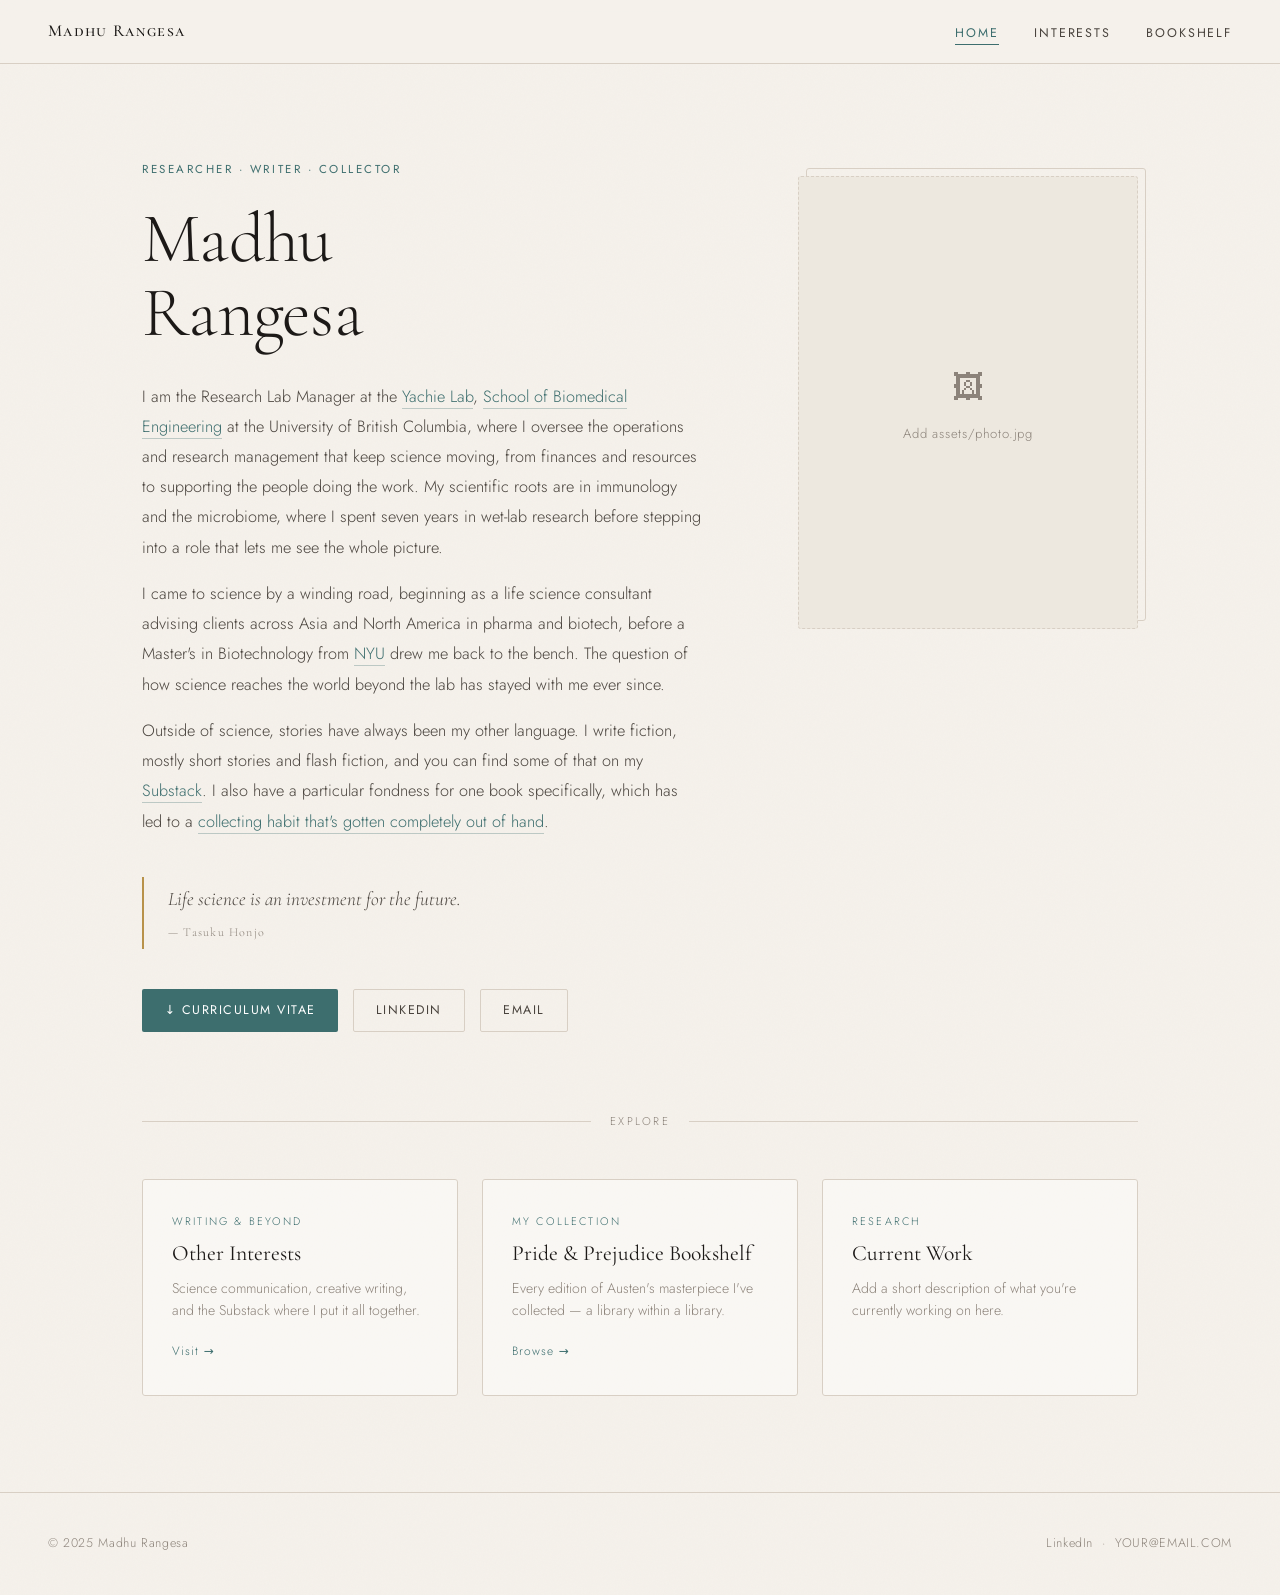
==== index.html @ 93d60421 "Update index.html Bio update" ====
<!DOCTYPE html>
<html lang="en">
<head>
  <meta charset="UTF-8"/>
  <meta name="viewport" content="width=device-width, initial-scale=1.0"/>
  <title>Madhu Rangesa</title>
  <link rel="stylesheet" href="style.css"/>
  <style>

    /* ── HERO ── */
    .hero {
      display: grid;
      grid-template-columns: 1fr 340px;
      gap: 5rem;
      align-items: start;
      padding: 6rem 0 5rem;
    }

    .eyebrow {
      font-size: 0.72rem;
      letter-spacing: 0.22em;
      text-transform: uppercase;
      color: var(--teal);
      margin-bottom: 1.4rem;
      font-weight: 400;
    }

    h1 {
      font-family: 'Cormorant Garamond', Georgia, serif;
      font-size: clamp(3rem, 5.5vw, 5rem);
      font-weight: 300;
      line-height: 1.05;
      letter-spacing: -0.01em;
      color: var(--ink);
      margin-bottom: 2rem;
    }

    .bio {
      font-size: 1.02rem;
      color: var(--ink-mid);
      max-width: 560px;
      line-height: 1.85;
    }
    .bio p + p { margin-top: 1em; }
    .bio a {
      color: var(--teal);
      text-decoration: none;
      border-bottom: 1px solid rgba(61,110,110,0.3);
      transition: border-color 0.2s;
    }
    .bio a:hover { border-bottom-color: var(--teal); }

    .hero-links {
      display: flex;
      gap: 0.9rem;
      margin-top: 2.5rem;
      flex-wrap: wrap;
    }

    .btn {
      display: inline-flex;
      align-items: center;
      gap: 0.4rem;
      padding: 0.6rem 1.4rem;
      font-size: 0.78rem;
      font-weight: 400;
      letter-spacing: 0.12em;
      text-transform: uppercase;
      text-decoration: none;
      border-radius: 2px;
      transition: all 0.2s;
    }
    .btn-primary { background: var(--teal); color: #fff; }
    .btn-primary:hover { background: var(--teal-light); }
    .btn-outline { border: 1px solid var(--border); color: var(--ink-mid); }
    .btn-outline:hover { border-color: var(--teal); color: var(--teal); }

    /* photo */
    .hero-photo { position: relative; margin-top: 1rem; }
    .hero-photo img {
      width: 100%;
      aspect-ratio: 3/4;
      object-fit: cover;
      border-radius: 3px;
      display: block;
      filter: sepia(6%) contrast(1.02);
    }
    /* shown when image is missing */
    .photo-placeholder {
      width: 100%;
      aspect-ratio: 3/4;
      background: var(--paper);
      border: 1px dashed var(--border);
      border-radius: 3px;
      display: flex;
      flex-direction: column;
      align-items: center;
      justify-content: center;
      gap: 0.5rem;
      color: var(--ink-light);
      font-size: 0.82rem;
      letter-spacing: 0.06em;
    }
    .photo-placeholder .icon { font-size: 2rem; }
    .hero-photo::before {
      content: '';
      position: absolute;
      inset: -8px -8px 8px 8px;
      border: 1px solid var(--border);
      border-radius: 3px;
      z-index: -1;
    }

    /* ── SECTION DIVIDER ── */
    .divider {
      display: flex;
      align-items: center;
      gap: 1.2rem;
      margin: 0 0 3rem;
      color: var(--ink-light);
      font-size: 0.7rem;
      letter-spacing: 0.2em;
      text-transform: uppercase;
    }
    .divider::before, .divider::after {
      content: '';
      flex: 1;
      height: 1px;
      background: var(--border);
    }

    /* ── CARDS ── */
    .cards {
      display: grid;
      grid-template-columns: repeat(3, 1fr);
      gap: 1.5rem;
      padding-bottom: 6rem;
    }

    .card {
      background: rgba(255,255,255,0.45);
      border: 1px solid var(--border);
      border-radius: 3px;
      padding: 2rem 1.8rem;
      text-decoration: none;
      color: inherit;
      transition: all 0.25s;
      display: block;
    }
    .card:hover {
      background: rgba(255,255,255,0.75);
      border-color: var(--teal-light);
      transform: translateY(-3px);
      box-shadow: 0 8px 24px rgba(61,110,110,0.1);
    }
    .card-tag {
      font-size: 0.68rem;
      letter-spacing: 0.2em;
      text-transform: uppercase;
      color: var(--teal);
      margin-bottom: 0.7rem;
    }
    .card h3 {
      font-family: 'Cormorant Garamond', serif;
      font-size: 1.35rem;
      font-weight: 400;
      color: var(--ink);
      line-height: 1.2;
      margin-bottom: 0.6rem;
    }
    .card p {
      font-size: 0.88rem;
      color: var(--ink-light);
      line-height: 1.6;
    }
    .card-arrow {
      display: inline-block;
      margin-top: 1.2rem;
      font-size: 0.75rem;
      letter-spacing: 0.08em;
      color: var(--teal);
    }

    /* quote */
    blockquote {
      font-family: 'Cormorant Garamond', serif;
      font-size: 1.2rem;
      font-style: italic;
      font-weight: 300;
      color: var(--ink-mid);
      border-left: 2px solid var(--gold);
      padding: 0.4rem 0 0.4rem 1.5rem;
      margin: 2.5rem 0;
      max-width: 560px;
    }
    blockquote cite {
      display: block;
      font-size: 0.76rem;
      font-style: normal;
      letter-spacing: 0.1em;
      color: var(--ink-light);
      margin-top: 0.4rem;
    }

    @media (max-width: 860px) {
      .hero { grid-template-columns: 1fr; gap: 3rem; }
      .hero-photo { max-width: 260px; }
      .cards { grid-template-columns: 1fr; }
    }
  </style>
</head>
<body>

  <nav>
    <a class="nav-logo" href="index.html">Madhu Rangesa</a>
    <ul class="nav-links">
      <li><a href="index.html" class="active">Home</a></li>
      <li><a href="interests.html">Interests</a></li>
      <li><a href="bookshelf.html">Bookshelf</a></li>
    </ul>
  </nav>

  <div class="page-wrap">
    <section class="hero">

      <div class="hero-text fade-in">
        <!-- ✏️ EDIT: Change the subtitle line below -->
        <p class="eyebrow">Researcher · Writer · Collector</p>

        <h1>Madhu<br>Rangesa</h1>

        <!-- ✏️ EDIT: Replace these paragraphs with your own bio -->
        <div class="bio">
          <p>I am the Research Lab Manager at the <a href="https://yachielab.org">Yachie Lab</a>, <a href="https://bme.ubc.ca">School of Biomedical Engineering</a> at the University of British Columbia, where I oversee the operations and research management that keep science moving, from finances and resources to supporting the people doing the work. My scientific roots are in immunology and the microbiome, where I spent seven years in wet-lab research before stepping into a role that lets me see the whole picture.</p>
          <p>I came to science by a winding road, beginning as a life science consultant advising clients across Asia and North America in pharma and biotech, before a Master's in Biotechnology from <a href="https://www.nyu.edu">NYU</a> drew me back to the bench. The question of how science reaches the world beyond the lab has stayed with me ever since.</p>
          <p>Outside of science, stories have always been my other language. I write fiction, mostly short stories and flash fiction, and you can find some of that on my <a href="https://atinytaletotell.substack.com/">Substack</a>. I also have a particular fondness for one book specifically, which has led to a <a href="bookshelf.html">collecting habit that's gotten completely out of hand</a>.</p>
        </div>

        <!-- ✏️ EDIT: Change the quote and attribution if you like -->
        <blockquote>
          Life science is an investment for the future.
          <cite>— Tasuku Honjo</cite>
        </blockquote>

        <div class="hero-links">
          <!-- CV button — links to assets/cv.pdf -->
          <a class="btn btn-primary" href="assets/cv.pdf" target="_blank">
            ↓ Curriculum Vitae
          </a>
          <!-- ✏️ EDIT: Replace with your LinkedIn URL -->
          <a class="btn btn-outline" href="https://www.linkedin.com/in/YOUR-LINKEDIN" target="_blank">
            LinkedIn
          </a>
          <!-- ✏️ EDIT: Replace with your email -->
          <a class="btn btn-outline" href="mailto:YOUR@EMAIL.COM">
            Email
          </a>
        </div>
      </div>

      <!-- PHOTO — replace assets/photo.jpg with your own image -->
      <div class="hero-photo fade-in" style="animation-delay:0.15s">
        <img
          src="assets/photo.jpg"
          alt="Madhu Rangesa"
          onerror="this.style.display='none'; document.getElementById('photo-placeholder').style.display='flex';"
        />
        <div class="photo-placeholder" id="photo-placeholder" style="display:none;">
          <span class="icon">🖼</span>
          <span>Add assets/photo.jpg</span>
        </div>
      </div>

    </section>

    <div class="divider">Explore</div>

    <div class="cards">
      <a class="card fade-in" href="interests.html" style="animation-delay:0.1s">
        <div class="card-tag">Writing &amp; Beyond</div>
        <h3>Other Interests</h3>
        <p>Science communication, creative writing, and the Substack where I put it all together.</p>
        <span class="card-arrow">Visit →</span>
      </a>

      <a class="card fade-in" href="bookshelf.html" style="animation-delay:0.2s">
        <div class="card-tag">My Collection</div>
        <h3>Pride &amp; Prejudice Bookshelf</h3>
        <p>Every edition of Austen's masterpiece I've collected — a library within a library.</p>
        <span class="card-arrow">Browse →</span>
      </a>

      <!-- ✏️ EDIT: Change this card to link to your research / current role -->
      <div class="card fade-in" style="animation-delay:0.3s; cursor:default;">
        <div class="card-tag">Research</div>
        <h3>Current Work</h3>
        <!-- ✏️ EDIT: Describe your current research or role here -->
        <p>Add a short description of what you're currently working on here.</p>
      </div>
    </div>

  </div>

  <footer>
    <span>© 2025 Madhu Rangesa</span>
    <span>
      <!-- ✏️ EDIT: Update LinkedIn + email -->
      <a href="https://www.linkedin.com/in/YOUR-LINKEDIN" target="_blank">LinkedIn</a>
      &nbsp;·&nbsp;
      <a href="mailto:YOUR@EMAIL.COM">YOUR@EMAIL.COM</a>
    </span>
  </footer>

</body>
</html>
---- style.css ----
/* ─────────────────────────────────────────────
   madhurangesa.com  ·  shared stylesheet
   ───────────────────────────────────────────── */

@import url('https://fonts.googleapis.com/css2?family=Cormorant+Garamond:ital,wght@0,300;0,400;0,500;0,600;1,300;1,400;1,500&family=Cormorant+SC:wght@400;500&family=Jost:wght@300;400;500&display=swap');

*, *::before, *::after { box-sizing: border-box; margin: 0; padding: 0; }

:root {
  --bg:          #f5f1eb;
  --paper:       #ede8df;
  --ink:         #1c1917;
  --ink-mid:     #4a443e;
  --ink-light:   #8c837a;
  --teal:        #3d6e6e;
  --teal-light:  #5a9090;
  --teal-faint:  #e8f0f0;
  --gold:        #b8924a;
  --border:      #d8cfc4;
  --nav-h:       64px;
}

html { scroll-behavior: smooth; }

body {
  background: var(--bg);
  color: var(--ink);
  font-family: 'Jost', system-ui, sans-serif;
  font-size: 16px;
  font-weight: 300;
  line-height: 1.7;
  min-height: 100vh;
  background-image: url("data:image/svg+xml,%3Csvg xmlns='http://www.w3.org/2000/svg' width='400' height='400'%3E%3Cfilter id='n'%3E%3CfeTurbulence type='fractalNoise' baseFrequency='0.65' numOctaves='4' stitchTiles='stitch'/%3E%3C/filter%3E%3Crect width='400' height='400' filter='url(%23n)' opacity='0.022'/%3E%3C/svg%3E");
}

/* ── NAV ── */
nav {
  position: sticky;
  top: 0;
  z-index: 100;
  height: var(--nav-h);
  display: flex;
  align-items: center;
  justify-content: space-between;
  padding: 0 3rem;
  background: rgba(245,241,235,0.92);
  backdrop-filter: blur(12px);
  border-bottom: 1px solid var(--border);
}

.nav-logo {
  font-family: 'Cormorant SC', serif;
  font-size: 1.05rem;
  font-weight: 500;
  letter-spacing: 0.08em;
  color: var(--ink);
  text-decoration: none;
  transition: color 0.2s;
}
.nav-logo:hover { color: var(--teal); }

.nav-links {
  display: flex;
  gap: 2.2rem;
  list-style: none;
}
.nav-links a {
  font-size: 0.78rem;
  font-weight: 400;
  letter-spacing: 0.15em;
  text-transform: uppercase;
  color: var(--ink-mid);
  text-decoration: none;
  padding-bottom: 2px;
  border-bottom: 1px solid transparent;
  transition: color 0.2s, border-color 0.2s;
}
.nav-links a:hover,
.nav-links a.active {
  color: var(--teal);
  border-bottom-color: var(--teal);
}

/* ── FOOTER ── */
footer {
  border-top: 1px solid var(--border);
  padding: 2.5rem 3rem;
  display: flex;
  justify-content: space-between;
  align-items: center;
  font-size: 0.78rem;
  color: var(--ink-light);
  letter-spacing: 0.05em;
}
footer a { color: inherit; text-decoration: none; transition: color 0.2s; }
footer a:hover { color: var(--teal); }

/* ── UTILITY ── */
.page-wrap {
  max-width: 1060px;
  margin: 0 auto;
  padding: 0 2rem;
}

/* fade-in animation */
.fade-in {
  opacity: 0;
  transform: translateY(16px);
  animation: fadeUp 0.6s ease forwards;
}
@keyframes fadeUp { to { opacity: 1; transform: none; } }

/* ── MOBILE ── */
@media (max-width: 600px) {
  nav { padding: 0 1.2rem; }
  .nav-links { gap: 1.2rem; }
  footer { flex-direction: column; gap: 0.5rem; text-align: center; }
}
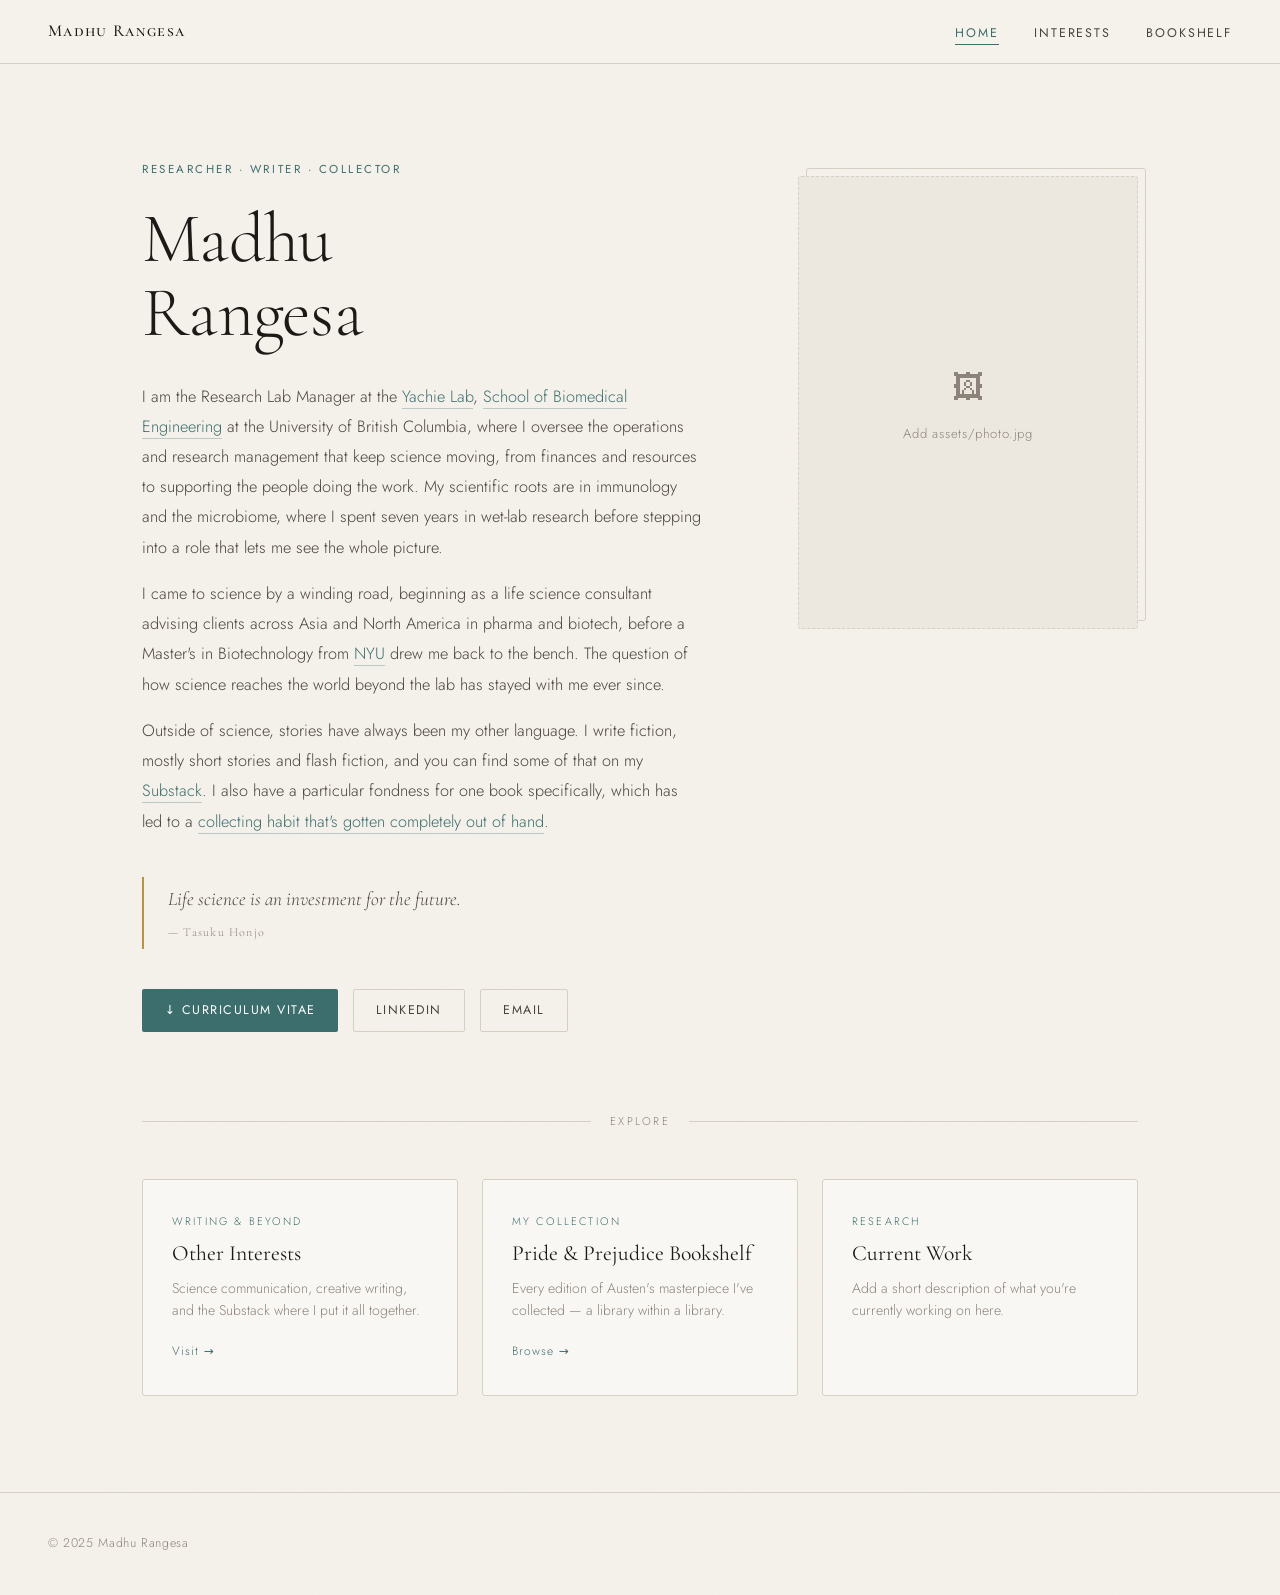
==== commit c254baff: "Update index.html" ====
--- a/index.html
+++ b/index.html
@@ -252,7 +252,7 @@
             LinkedIn
           </a>
           <!-- ✏️ EDIT: Replace with your email -->
-          <a class="btn btn-outline" href="mailto:YOUR@EMAIL.COM">
+          <a class="btn btn-outline" href="mailto:madhurangesa@gmail.com">
             Email
           </a>
         </div>
@@ -303,12 +303,6 @@
 
   <footer>
     <span>© 2025 Madhu Rangesa</span>
-    <span>
-      <!-- ✏️ EDIT: Update LinkedIn + email -->
-      <a href="https://www.linkedin.com/in/YOUR-LINKEDIN" target="_blank">LinkedIn</a>
-      &nbsp;·&nbsp;
-      <a href="mailto:YOUR@EMAIL.COM">YOUR@EMAIL.COM</a>
-    </span>
   </footer>
 
 </body>
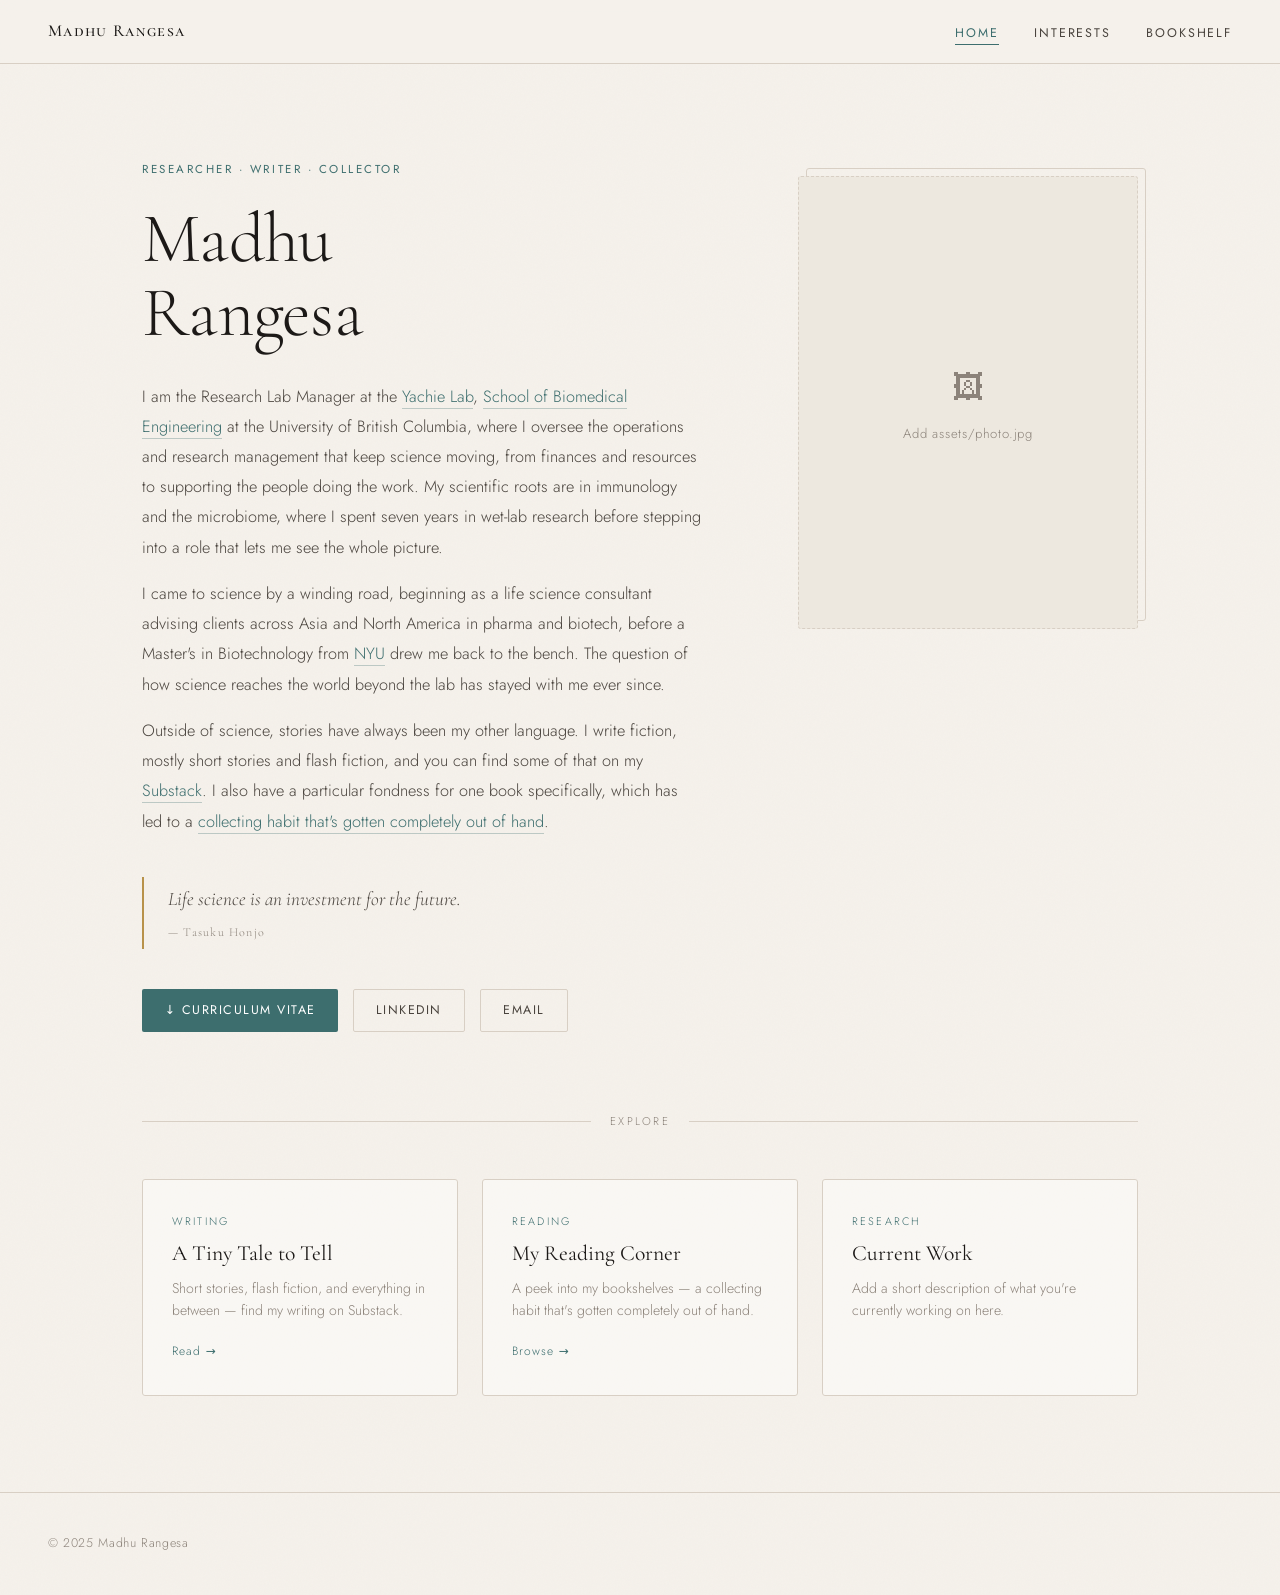
==== commit def7fde8: "Update index.html" ====
--- a/index.html
+++ b/index.html
@@ -248,7 +248,7 @@
             ↓ Curriculum Vitae
           </a>
           <!-- ✏️ EDIT: Replace with your LinkedIn URL -->
-          <a class="btn btn-outline" href="https://www.linkedin.com/in/YOUR-LINKEDIN" target="_blank">
+          <a class="btn btn-outline" href="https://www.linkedin.com/in/madhurangesa" target="_blank">
             LinkedIn
           </a>
           <!-- ✏️ EDIT: Replace with your email -->
@@ -277,16 +277,16 @@
 
     <div class="cards">
       <a class="card fade-in" href="interests.html" style="animation-delay:0.1s">
-        <div class="card-tag">Writing &amp; Beyond</div>
-        <h3>Other Interests</h3>
-        <p>Science communication, creative writing, and the Substack where I put it all together.</p>
-        <span class="card-arrow">Visit →</span>
+        <div class="card-tag">Writing</div>
+        <h3>A Tiny Tale to Tell</h3>
+        <p>Short stories, flash fiction, and everything in between — find my writing on Substack.</p>
+        <span class="card-arrow">Read →</span>
       </a>
 
       <a class="card fade-in" href="bookshelf.html" style="animation-delay:0.2s">
-        <div class="card-tag">My Collection</div>
-        <h3>Pride &amp; Prejudice Bookshelf</h3>
-        <p>Every edition of Austen's masterpiece I've collected — a library within a library.</p>
+        <div class="card-tag">Reading</div>
+        <h3>My Reading Corner</h3>
+        <p>A peek into my bookshelves — a collecting habit that's gotten completely out of hand.</p>
         <span class="card-arrow">Browse →</span>
       </a>
 
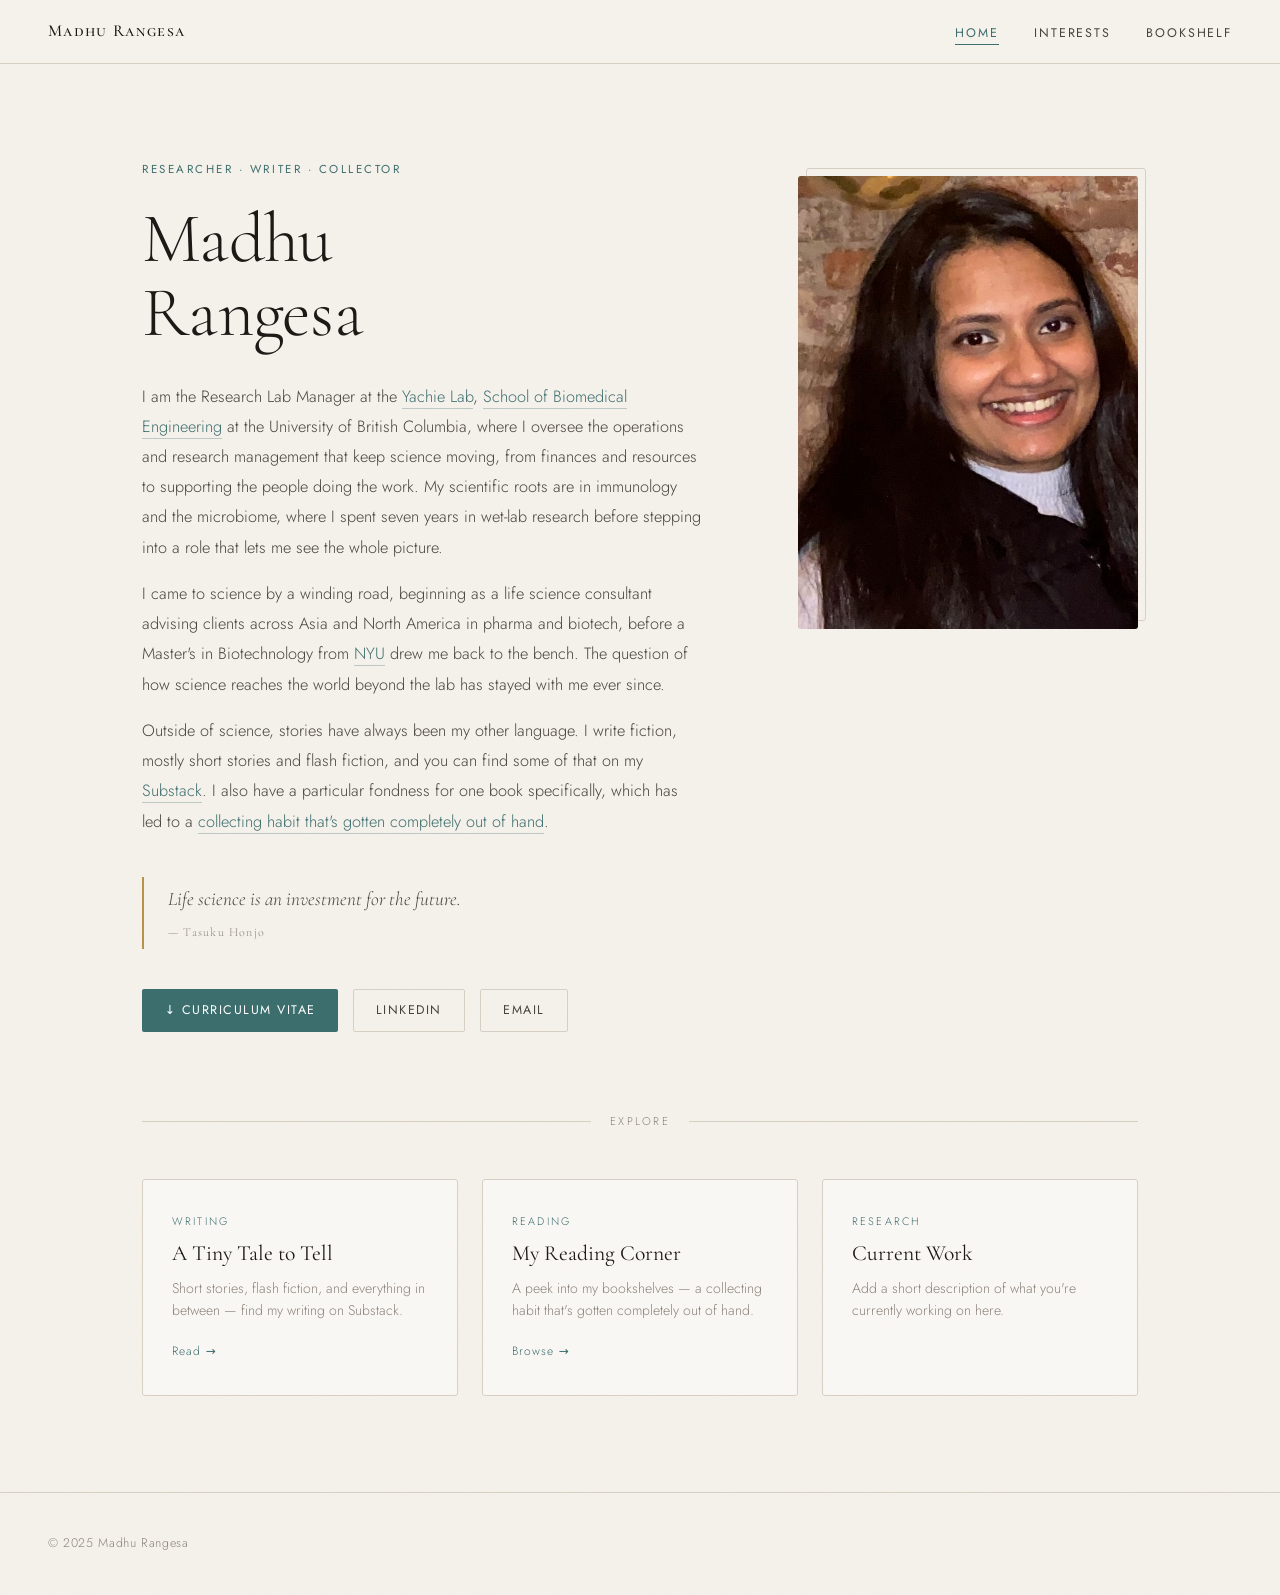
==== commit d0a8e0f2: "Update index.html" ====
--- a/index.html
+++ b/index.html
@@ -1,7 +1,8 @@
 <!DOCTYPE html>
 <html lang="en">
 <head>
-  <meta charset="UTF-8"/>
+  <meta charset="UTF-8">
+  <meta name="google-site-verification" content="0gDwXuimiWUgHdA0h2_Zvzl6C08GOpTYfKxrwH_A_04" />
   <meta name="viewport" content="width=device-width, initial-scale=1.0"/>
   <title>Madhu Rangesa</title>
   <link rel="stylesheet" href="style.css"/>
--- a/style.css
+++ b/style.css
@@ -15,6 +15,7 @@
   --teal:        #3d6e6e;
   --teal-light:  #5a9090;
   --teal-faint:  #e8f0f0;
+  --rose:        #a85858;
   --gold:        #b8924a;
   --border:      #d8cfc4;
   --nav-h:       64px;
@@ -30,7 +31,8 @@
   font-weight: 300;
   line-height: 1.7;
   min-height: 100vh;
-  background-image: url("data:image/svg+xml,%3Csvg xmlns='http://www.w3.org/2000/svg' width='400' height='400'%3E%3Cfilter id='n'%3E%3CfeTurbulence type='fractalNoise' baseFrequency='0.65' numOctaves='4' stitchTiles='stitch'/%3E%3C/filter%3E%3Crect width='400' height='400' filter='url(%23n)' opacity='0.022'/%3E%3C/svg%3E");
+  background-image:
+    url("data:image/svg+xml,%3Csvg xmlns='http://www.w3.org/2000/svg' width='400' height='400'%3E%3Cfilter id='n'%3E%3CfeTurbulence type='fractalNoise' baseFrequency='0.65' numOctaves='4' stitchTiles='stitch'/%3E%3C/filter%3E%3Crect width='400' height='400' filter='url(%23n)' opacity='0.022'/%3E%3C/svg%3E");
 }
 
 /* ── NAV ── */
@@ -65,6 +67,7 @@
   list-style: none;
 }
 .nav-links a {
+  font-family: 'Jost', sans-serif;
   font-size: 0.78rem;
   font-weight: 400;
   letter-spacing: 0.15em;
@@ -102,7 +105,12 @@
   padding: 0 2rem;
 }
 
-/* fade-in animation */
+.serif { font-family: 'Cormorant Garamond', Georgia, serif; }
+
+a { color: var(--teal); }
+strong { font-weight: 500; }
+
+/* ── FADE-IN ── */
 .fade-in {
   opacity: 0;
   transform: translateY(16px);
@@ -110,7 +118,109 @@
 }
 @keyframes fadeUp { to { opacity: 1; transform: none; } }
 
+/* ── FEATURED EDITION (bookshelf page) ── */
+.collection-intro {
+  display: grid;
+  grid-template-columns: 1fr 200px;
+  gap: 3rem;
+  align-items: start;
+  margin-bottom: 3.5rem;
+  padding-bottom: 3rem;
+  border-bottom: 1px solid var(--border);
+}
+
+.collection-story p {
+  font-size: 1rem;
+  color: var(--ink-mid);
+  line-height: 1.85;
+  margin-bottom: 1em;
+}
+.collection-story p:last-child { margin-bottom: 0; }
+
+.featured-edition { text-align: center; }
+
+.featured-cover {
+  position: relative;
+  width: 100%;
+  padding-bottom: 148%;
+  background: var(--paper);
+  border-radius: 2px 3px 3px 2px;
+  box-shadow:
+    -4px 0 0 0 rgba(0,0,0,0.15),
+    -7px 3px 12px rgba(28,25,23,0.2),
+     3px 6px 18px rgba(28,25,23,0.15);
+  overflow: hidden;
+  margin-bottom: 0.9rem;
+}
+.featured-cover::before {
+  content: '';
+  position: absolute;
+  inset: 0 auto 0 0;
+  width: 6px;
+  background: linear-gradient(180deg,rgba(0,0,0,0.16),rgba(0,0,0,0.05) 50%,rgba(0,0,0,0.16));
+  z-index: 2;
+}
+.featured-cover img {
+  position: absolute;
+  inset: 0;
+  width: 100%;
+  height: 100%;
+  object-fit: cover;
+}
+.featured-cover .cover-ph {
+  position: absolute;
+  inset: 0;
+  display: none;
+  flex-direction: column;
+  align-items: center;
+  justify-content: center;
+  padding: 1rem 0.75rem;
+  text-align: center;
+  background: linear-gradient(150deg, var(--paper) 0%, #e4dccc 100%);
+}
+.featured-cover .cover-ph .ph-title {
+  font-family: 'Cormorant Garamond', serif;
+  font-size: 0.75rem;
+  font-style: italic;
+  color: var(--ink-mid);
+  line-height: 1.3;
+}
+.featured-cover .cover-ph .ph-rule {
+  width: 24px; height: 1px;
+  background: var(--gold);
+  margin: 0.45rem auto;
+  opacity: 0.7;
+}
+.featured-cover .cover-ph .ph-pub {
+  font-size: 0.65rem;
+  color: var(--ink-light);
+  letter-spacing: 0.08em;
+}
+
+.featured-label {
+  font-family: 'Cormorant Garamond', serif;
+  font-size: 0.9rem;
+  font-style: italic;
+  color: var(--ink);
+  margin-bottom: 0.25rem;
+}
+.featured-sub {
+  font-size: 0.72rem;
+  color: var(--ink-light);
+  letter-spacing: 0.04em;
+  line-height: 1.5;
+}
+
 /* ── MOBILE ── */
+@media (max-width: 720px) {
+  .collection-intro {
+    grid-template-columns: 1fr;
+  }
+  .featured-edition {
+    max-width: 160px;
+  }
+}
+
 @media (max-width: 600px) {
   nav { padding: 0 1.2rem; }
   .nav-links { gap: 1.2rem; }
